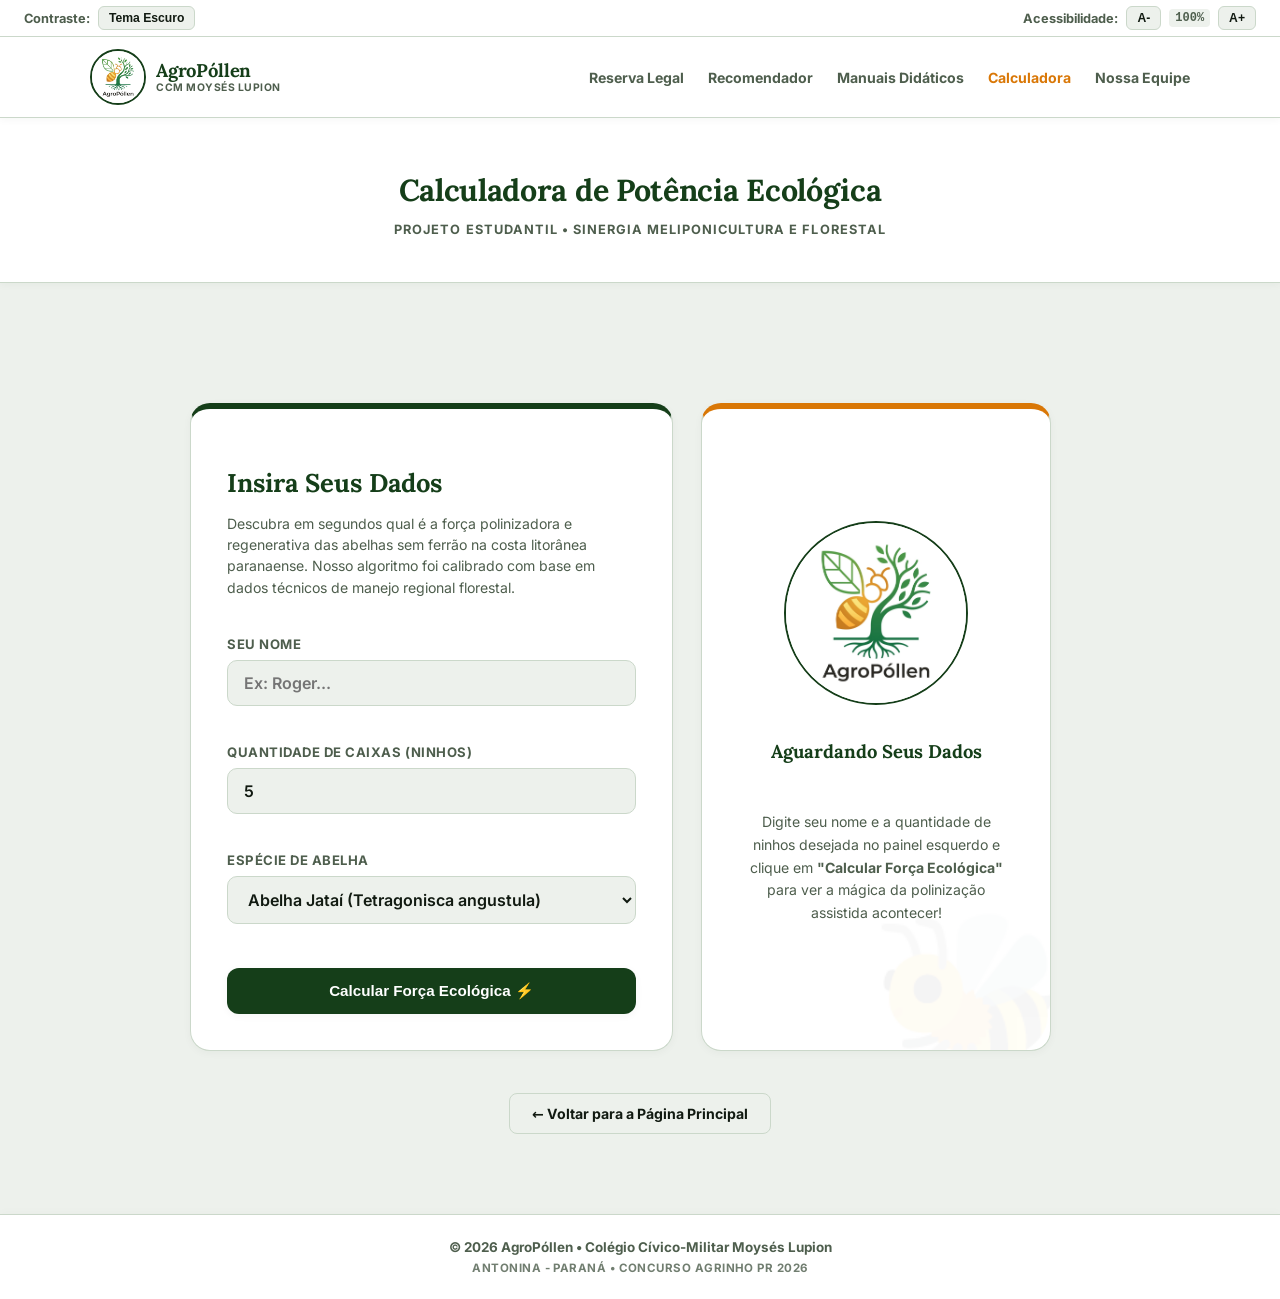
==== calculadora.html @ 2e676ca2 "Commit inicial: Portal AgroPollen" ====
<!doctype html>
<html lang="pt-BR">

<head>
  
  <meta charset="UTF-8" />
  <meta name="viewport" content="width=device-width, initial-scale=1.0" />
  <title>Calculadora de Impacto Ecológico das Abelhas - AgroPóllen</title>

  <!-- Sincronização de tema para evitar flashes de cor na renderização -->
  <!-- Scripts de lógica e banco de dados local -->
  <script src="src/theme-sync.js"></script>

  <!-- Folha de estilos unificada do projeto -->
  <link rel="stylesheet" href="src/index.css" />
</head>

<body class="corpo-pagina-artigo">

  <!-- Barra utilitária para controle de acessibilidade ( zoom e contraste) -->
  <div class="barra-acessibilidade" role="toolbar" aria-label="Ferramentas de acessibilidade">
    <div class="grupo-acessibilidade">
      <span>Contraste:</span>
      <button id="botao-alternar-tema" class="botao-acessibilidade">
        <span class="texto-botao-tema">Tema Escuro</span>
      </button>
    </div>

    <div class="grupo-acessibilidade">
      <span>Acessibilidade:</span>
      <button id="botao-diminuir-fonte" class="botao-acessibilidade" title="Diminuir texto">A-</button>
      <span id="indicador-escala-fonte">100%</span>
      <button id="botao-aumentar-fonte" class="botao-acessibilidade" title="Aumentar texto">A+</button>
    </div>
  </div>

  <!-- Barra de navegação principal (Menu Superior) -->
  <nav class="barra-navegacao">
    <div class="container-navegacao">
      <a href="index.html" class="marca-navegacao">
        <img class="logo-navegacao" src="src/assets/images/logo_1781388657183.jpg" alt="Logo AgroPóllen" />
        <div class="texto-marca">
          <span class="nome-marca">AgroPóllen</span>
          <span class="subtitulo-marca">CCM Moysés Lupion</span>
        </div>
      </a>

      <ul class="menu-navegacao">
        <li><a href="index.html#reserva-legal-intro" class="link-navegacao">Reserva Legal</a></li>
        <li><a href="index.html#recomendador" class="link-navegacao">Recomendador</a></li>
        <li><a href="index.html#artigos" class="link-navegacao">Manuais Didáticos</a></li>
        <li><a href="#" class="link-navegacao ativo link-destaque">Calculadora</a></li>
        <li><a href="index.html#sobre" class="link-navegacao">Nossa Equipe</a></li>
      </ul>
    </div>
  </nav>

  <!-- Cabeçalho Simplificado -->
  <header class="cabecalho-site">
    <div class="container-cabecalho">
      <h1>Calculadora de Potência Ecológica</h1>
      <p class="slogan">Projeto Estudantil • Sinergia Meliponicultura e Florestal</p>
    </div>
  </header>

  <!-- Área de conteúdo principal da página -->
  <main class="conteudo-principal">

    <div class="secao-calculadora">

      <div class="grade-calculadora">

        <!-- LADO ESQUERDO: Form de Entradas -->
        <section class="card-formulario-calculadora">
          <div>
            <h2 class="titulo-formulario-calculadora">Insira Seus Dados</h2>
            <p class="texto-formulario-calculadora">
              Descubra em segundos qual é a força polinizadora e regenerativa das abelhas sem ferrão na costa litorânea
              paranaense. Nosso algoritmo foi calibrado com base em dados técnicos de manejo regional florestal.
            </p>
          </div>

          <form id="formulario-impacto" class="formulario-calculadora">
            <div class="grupo-formulario">
              <label for="calc-nome-usuario" class="rotulo-formulario">Seu Nome</label>
              <input type="text" id="calc-nome-usuario" class="entrada-formulario" placeholder="Ex: Roger..." required />
            </div>

            <div class="grupo-formulario">
              <label for="calc-caixas" class="rotulo-formulario">Quantidade de Caixas (Ninhos)</label>
              <input type="number" id="calc-caixas" class="entrada-formulario" min="1" max="500" value="5" required />
            </div>

            <div class="grupo-formulario ultimo-grupo-formulario">
              <label for="calc-especie" class="rotulo-formulario">Espécie de Abelha</label>
              <select id="calc-especie" class="entrada-formulario">
                <option value="jatai">Abelha Jataí (Tetragonisca angustula)</option>
                <option value="mandacaia">Abelha Mandaçaia (Melipona mandacaia)</option>
                <option value="guaraipo">Abelha Guaraipo (Melipona blackburni)</option>
                <option value="iraie">Abelha Iraí (Nannotrigona testaceicornis)</option>
                <option value="tiuba">Uruçu-Cinzenta / Tiúba (Melipona fasciculata)</option>
                <option value="tubuna">Abelha Tubuna (Scaptotrigona bipunctata)</option>
                <option value="mirim_quacu">Abelha Mirim-Quaçú (Plebeia remota)</option>
                <option value="manduri">Abelha Manduri (Melipona marginata)</option>
                <option value="urucu_amarela">Uruçu-Amarela (Melipona rufiventris)</option>
                <option value="bora">Abelha Borá (Tetragona clavipes)</option>
                <option value="mirim_preguica">Mirim-Preguiça (Frieseomelitta varia)</option>
                <option value="mirim_droriana">Mirim-Droriana (Plebeia droriana)</option>
              </select>
            </div>

            <button type="submit" class="botao-calculadora">Calcular Força Ecológica ⚡</button>
          </form>
        </section>

        <!-- LADO DIREITO: Painel de Resultados -->
        <section class="card-resultados-calculadora">

          <!-- Estado Inicial: Vazio/Placeholder -->
          <div id="resultados-aguardando" class="resultados-aguardando">
            <img class="logo-aguardando" src="src/assets/images/logo_1781388657183.jpg" alt="Logo AgroPóllen" />
            <h3>Aguardando Seus Dados</h3>
            <p class="texto-aguardando">
              Digite seu nome e a quantidade de ninhos desejada no painel esquerdo e clique em <strong>"Calcular Força
                Ecológica"</strong> para ver a mágica da polinização assistida acontecer!
            </p>
          </div>

          <!-- Estado Ativo: Resultados Computados -->
          <div id="resultados-ativos" class="resultados-ativos oculto">

            <!-- Cartão de Boas-Vindas -->
            <div id="resultados-boas-vindas" class="banner-boas-vindas">
              <!-- Preenchido via calculadora.js -->
            </div>

            <!-- Blocos de Estatísticas -->
            <div class="item-estatistica">
              <div class="icone-estatistica">🌳</div>
              <div class="conteudo-estatistica">
                <span id="valor-estat-arvores" class="valor-estatistica">0 árvores</span>
                <span class="rotulo-estatistica">Árvores Nativas Beneficiadas</span>
              </div>
            </div>

            <div class="item-estatistica">
              <div class="icone-estatistica">🗺️</div>
              <div class="conteudo-estatistica">
                <span id="valor-estat-area" class="valor-estatistica">0 ha (0 m²)</span>
                <span class="rotulo-estatistica">Área Ativa de Polinização Protegida</span>
              </div>
            </div>

            <div class="item-estatistica">
              <div class="icone-estatistica">✨</div>
              <div class="conteudo-estatistica">
                <span id="valor-estat-flores" class="valor-estatistica">0 por dia</span>
                <span class="rotulo-estatistica">Flores Polinizadas Diariamente</span>
              </div>
            </div>

            <!-- Dica de Manejo Customizada de Acordo com o Volume -->
            <div class="container-dica">
              <div class="caixa-dica">
                <h4 id="valor-titulo-dica" class="titulo-dica">DICA ESCOLAR:</h4>
                <p id="valor-desc-dica" class="descricao-dica">
                  Mantenha suas caixas de abelha próximas à floresta e protegidas do vento sul para assegurar longas
                  jornadas de polinização!
                </p>
              </div>
            </div>

          </div>

        </section>

      </div>

      <div class="rodape-calculadora">
        <a href="index.html" class="botao botao-contorno">&larr; Voltar para a Página Principal</a>
      </div>

    </div>

  </main>

  <!-- Rodapé Padrão do Colégio -->
  
  <!-- Rodapé institucional da página -->
  <footer class="rodape-site">
    <p>&copy; 2026 AgroPóllen • Colégio Cívico-Militar Moysés Lupion</p>
    <p class="sub-rodape">Antonina - Paraná • Concurso Agrinho PR 2026</p>
  </footer>

  <!-- Scripts compartilhados (Acessibilidade) e específicos de cálculo -->
  <script src="src/dados-cidades.js" defer></script>
  <script src="src/main.js" defer></script>
  <script src="src/calculadora.js" defer></script>
</body>

</html>
---- src/index.css ----
/* ==========================================================================
   PORTAL AGROPÓLLEN - COLÉGIO CÍVICO-MILITAR MOYSÉS LUPION
   Antonina/PR - Concurso Agrinho 2026 (Agroecologia e Abelhas Nativas)
   
   ARQUIVO MASTER: index.css
   
   COMENTÁRIO DOS ALUNOS:
   "Oi, professor! A gente andava achando que misturar toda a folha de estilo
   num arquivo gigante de quase 1000 linhas deixava tudo muito confuso para
   depurar. Por isso, decidimos dividir o CSS em 'gavetas' (arquivos separados)
   pela utilidade de cada tela.
   
   Agora o navegador importa tudo bem organizado através do @import nativo.
   Fica mais leve para ler e muito mais elegante! Aqui embaixo tá o nosso mapa:"
   ========================================================================== */

/* 1. Cores, fontes, transições e variáveis de contraste (Claro e Escuro) */
@import "./css/variaveis.css";

/* 2. Barra slim de acessibilidade do topo (Zoom e contraste) */
@import "./css/acessibilidade.css";

/* 3. Navegação principal travada no topo (Navbar) e rodapé do colégio */
@import "./css/navegacao.css";

/* 4. Banner principal (Hero) com a foto da mata atlântica de Antonina */
@import "./css/hero.css";

/* 5. Grades gerais, section-cards unificados e nossos botões padrão */
@import "./css/layout.css";

/* 6. Explicação técnica sobre abelhas e Reserva Legal nas roças */
@import "./css/reserva.css";

/* 7. Nosso widget recomendador inteligente por cidades vizinhas */
@import "./css/recomendador.css";

/* 8. Artigo-cards e sistema de leitura editorial (Drop Cap clássico) */
@import "./css/artigos.css";

/* 9. Créditos da nossa equipe, professores e ficha técnica sobre a escola */
@import "./css/sobre.css";

/* 10. Calculadora escolar interativa de impactos de polinização */
@import "./css/calculadora.css";
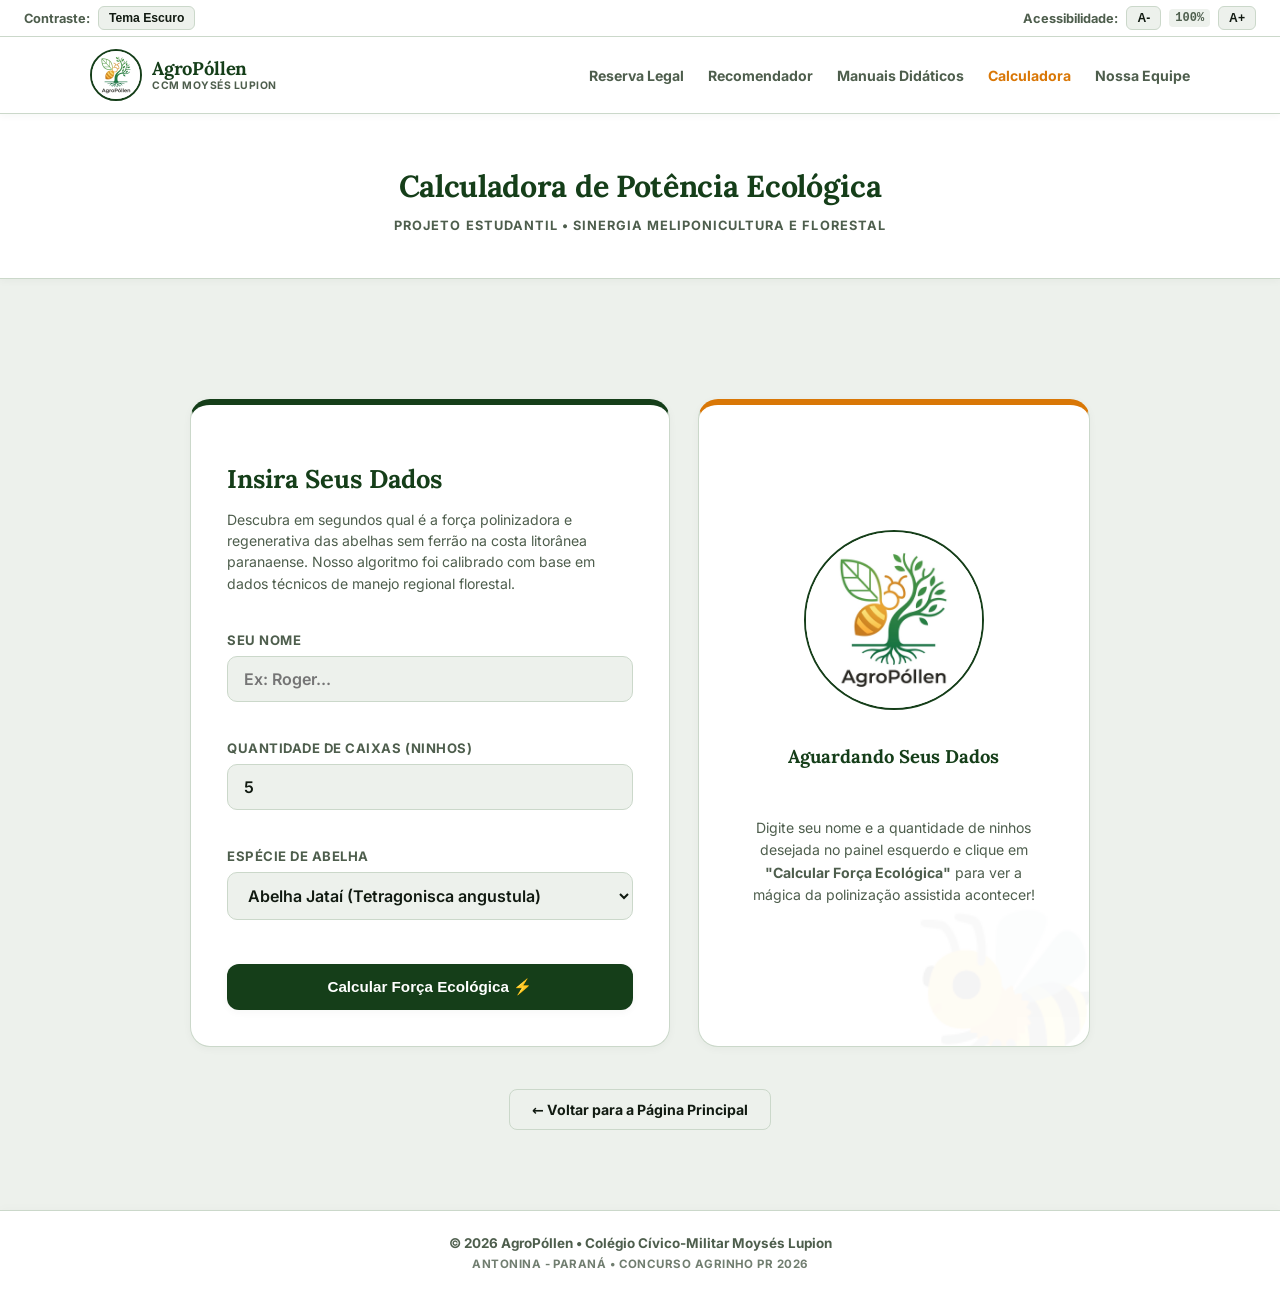
==== commit dcf73c6b: "Commit de Correção de Responsividade" ====
--- a/calculadora.html
+++ b/calculadora.html
@@ -6,6 +6,7 @@
   <meta charset="UTF-8" />
   <meta name="viewport" content="width=device-width, initial-scale=1.0" />
   <title>Calculadora de Impacto Ecológico das Abelhas - AgroPóllen</title>
+  <meta name="keywords" content="agrinho, agrinho-2026, agroecologia, meliponicultura, sustentabilidade" />
 
   <!-- Sincronização de tema para evitar flashes de cor na renderização -->
   <!-- Scripts de lógica e banco de dados local -->
@@ -44,6 +45,13 @@
           <span class="subtitulo-marca">CCM Moysés Lupion</span>
         </div>
       </a>
+
+      <!-- Botão do menu hambúrguer para mobile -->
+      <button id="botao-menu" class="botao-menu" aria-label="Abrir menu de navegação" aria-expanded="false">
+        <span class="barra-hamburguer"></span>
+        <span class="barra-hamburguer"></span>
+        <span class="barra-hamburguer"></span>
+      </button>
 
       <ul class="menu-navegacao">
         <li><a href="index.html#reserva-legal-intro" class="link-navegacao">Reserva Legal</a></li>
